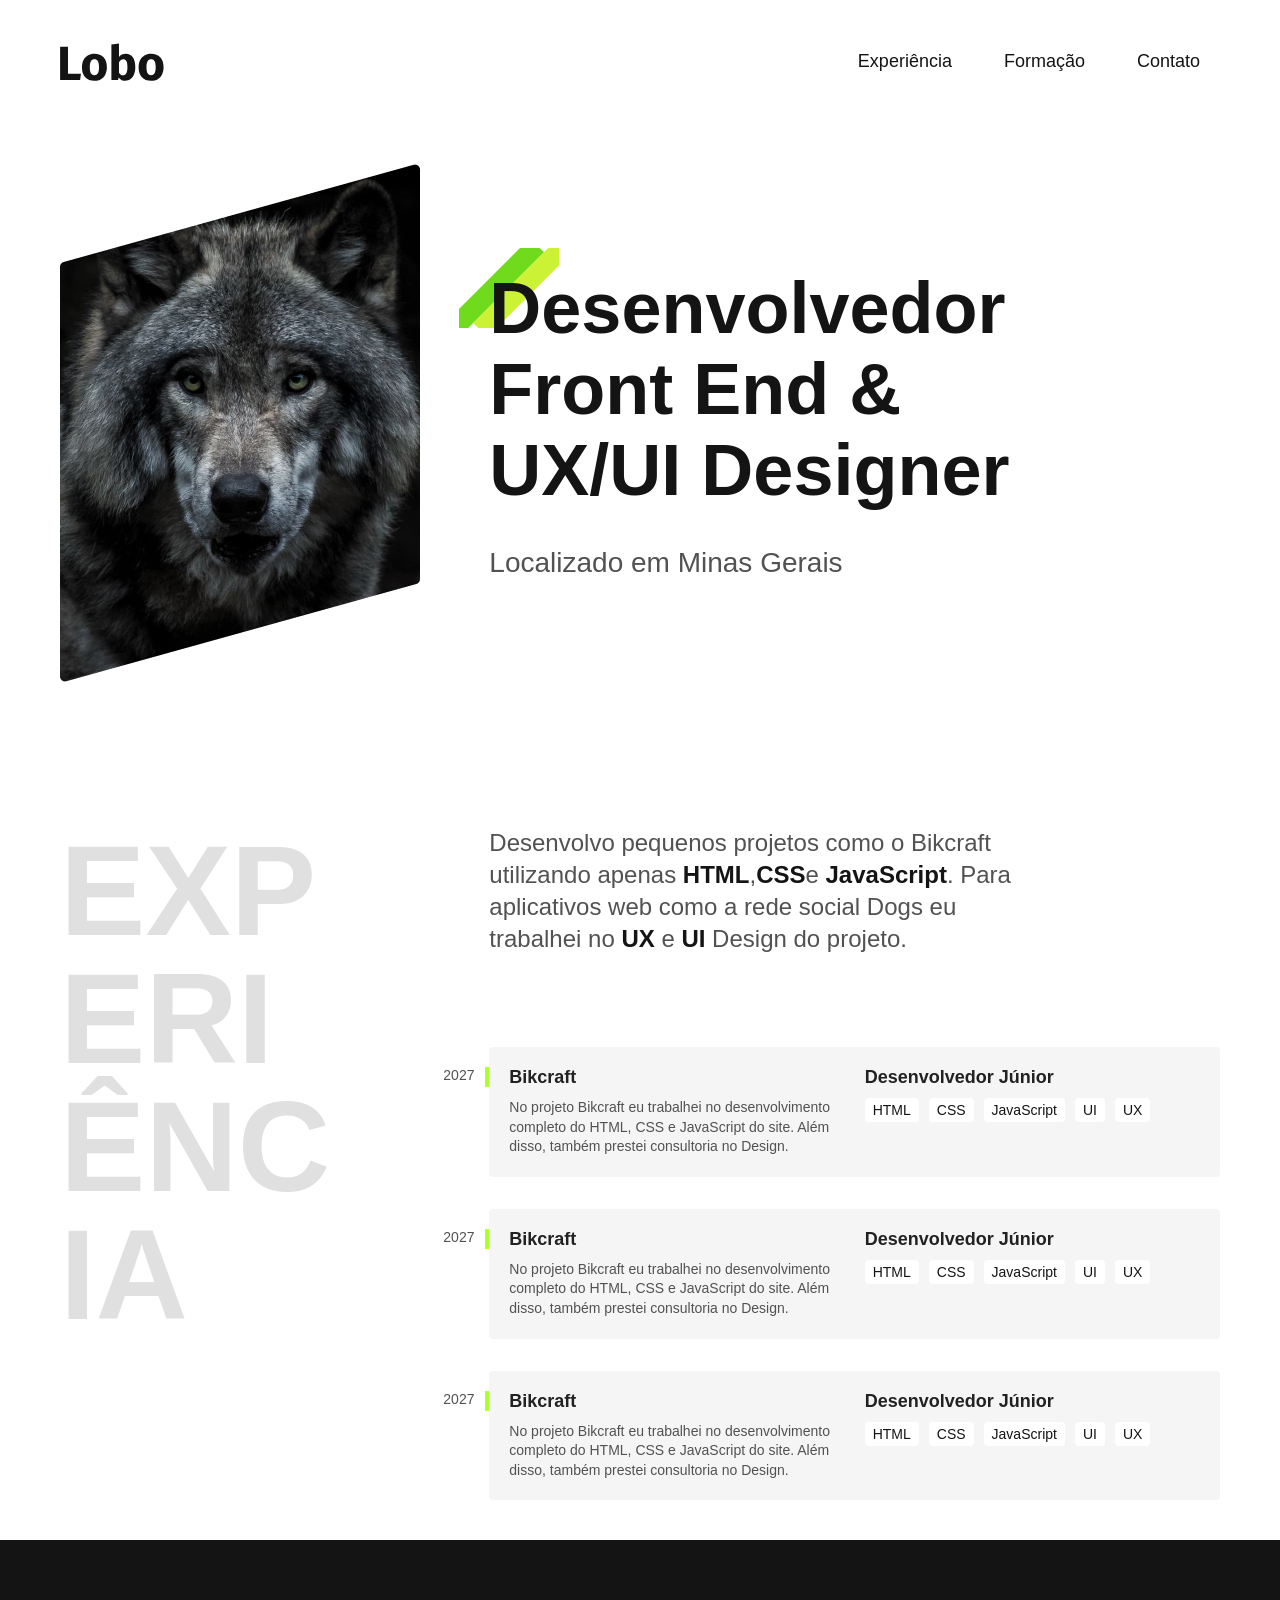
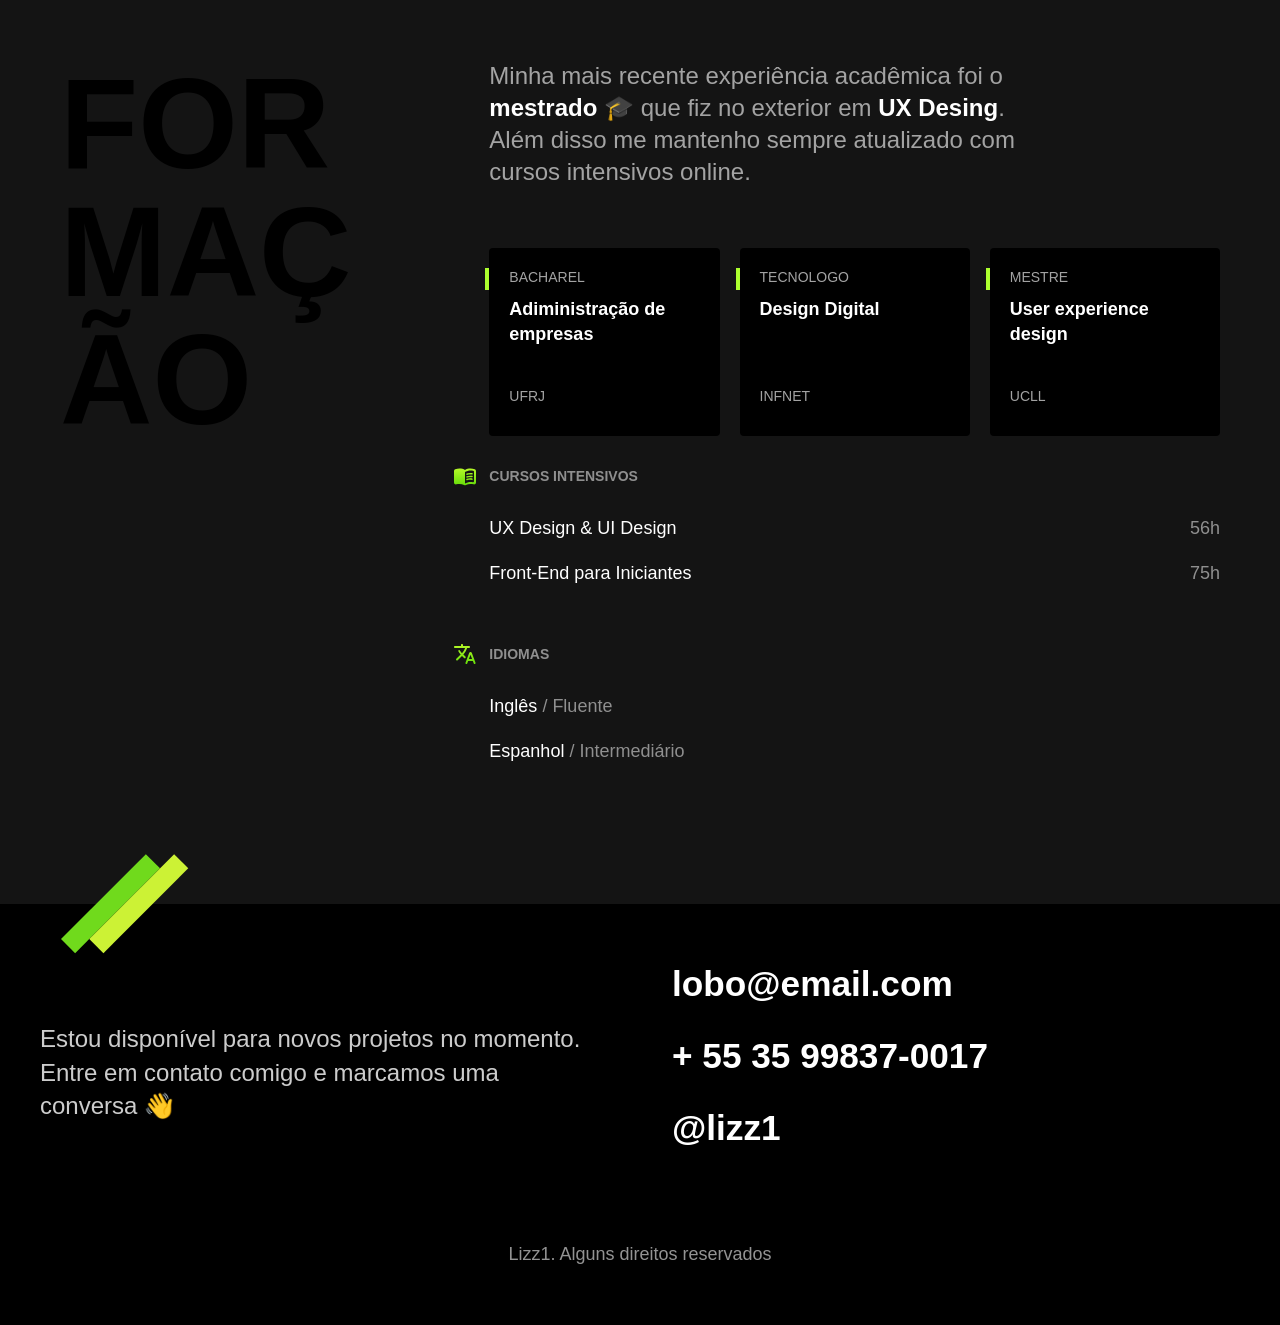
==== index.html @ abf5914b "Add favicon, troca nome arquivo html" ====
<!DOCTYPE html>
<html lang="en">

<head>
  <meta charset="UTF-8">
  <meta name="viewport" content="width=device-width, initial-scale=1.0">
  <meta name="description" content="Desenvolvedor Front End & UX/UI Designer">
  <link rel="stylesheet" href="css/portifolio.css">
  <title>Lizzi - Portifólio</title>
</head>


<body>

  <header class="header">
    <img src="/img/marca.svg" alt="Logo" width="104" height="38">
    <ul class="header-menu">
      <li><a href="#experiencia">Experiência</a></li>
      <li><a href="#formacao">Formação</a></li>
      <li><a href="#contato">Contato</a></li>
    </ul>
  </header>

  <main class="intro">
    <img src="/img/perfil.jpg" alt="lobo" width="360" height="520">
    <div class="relative">
      <h1>Desenvolvedor<br> Front End &<br> UX/UI Designer</h1>
      <p>Localizado em Minas Gerais</p>
    </div>
  </main>
  <section class="experiencia" id="experiencia" aria-label="Experiência">
    <h2 class="experiencia-titulo ">Experiência</h2>
    <div class="experiencia-info">
      <p class="experiencia-texto">Desenvolvo pequenos projetos como o Bikcraft utilizando apenas <strong>HTML</strong>,<strong>CSS</strong>e <strong>JavaScript</strong>. Para aplicativos web como a rede social Dogs eu trabalhei no <strong>UX</strong> e <strong>UI</strong> Design do projeto.</p>
      <div class="experiencia-trabalho">
        <h2 class="trabalho-titulo">Bikcraft</h2>
        <span class="trabalho-titulo">Desenvolvedor Júnior</span>
        <p>No projeto Bikcraft eu trabalhei no desenvolvimento completo do HTML, CSS e JavaScript do site. Além disso, também prestei consultoria no Design.</p>
        <ul class="ferramenta-trabalho">
          <li>HTML</li>
          <li>CSS</li>
          <li>JavaScript</li>
          <li>UI</li>
          <li>UX</li>
        </ul>
      </div>
      <div class="experiencia-trabalho">
        <h2 class="trabalho-titulo">Bikcraft</h2>
        <span class="trabalho-titulo">Desenvolvedor Júnior</span>
        <p>No projeto Bikcraft eu trabalhei no desenvolvimento completo do HTML, CSS e JavaScript do site. Além disso, também prestei consultoria no Design.</p>
        <ul class="ferramenta-trabalho">
          <li>HTML</li>
          <li>CSS</li>
          <li>JavaScript</li>
          <li>UI</li>
          <li>UX</li>
        </ul>
      </div>
      <div class="experiencia-trabalho">
        <h2 class="trabalho-titulo">Bikcraft</h2>
        <span class="trabalho-titulo">Desenvolvedor Júnior</span>
        <p>No projeto Bikcraft eu trabalhei no desenvolvimento completo do HTML, CSS e JavaScript do site. Além disso, também prestei consultoria no Design.</p>
        <ul class="ferramenta-trabalho">
          <li>HTML</li>
          <li>CSS</li>
          <li>JavaScript</li>
          <li>UI</li>
          <li>UX</li>
        </ul>
      </div>
    </div>

  </section>


  <section class="formacao" id="formacao" aria-label="Formação">
    <div class="formacao-container">
      <h2 class="experiencia-titulo formacao-titulo"> <!-- se bugar é pq tem que arrumar a classe no global -->
        Formação
      </h2>
      <div class="formacao-info">
        <p>Minha mais recente experiência acadêmica foi o <strong>mestrado</strong> 🎓 que fiz no exterior em <strong>UX Desing</strong>. Além disso me mantenho sempre atualizado com cursos intensivos online.</p>
        <ul class="formacao-lista">
          <li class="formacao-card">
            <p class="formacao-tipo">bacharel</p>
            <h3 class="formacao-curso">Adiministração de empresas</h3>
            <p class="formacao-local">ufrj</p>
          </li>
          <li class="formacao-card">
            <p class="formacao-tipo">tecnologo</p>
            <h3 class="formacao-curso">Design Digital</h3>
            <p class="formacao-local">Infnet</p>
          </li>
          <li class="formacao-card">
            <p class="formacao-tipo">Mestre</p>
            <h3 class="formacao-curso">User experience design</h3>
            <p class="formacao-local">ucll</p>
          </li>
        </ul>
        <div class="formacao-extra">
          <div class="cursos">
            <h3>Cursos intensivos</h3>
            <ul class="formacao-intensivos">
              <li>UX Design & UI Design<span>56h</span></li>
              <li>Front-End para Iniciantes<span>75h</span></li>
            </ul>
          </div>
          <div class="idomas">
            <h3>Idiomas</h3>
            <ul>
              <li>Inglês<span> / Fluente</span></li>
              <li>Espanhol<span> / Intermediário</span></li>
            </ul>
          </div>
        </div>
      </div>
    </div>

  </section>

  <footer class="footer" id="contato" aria-label="Rodapé">
    <div class="footer-container">
      <p class="footer-texto">Estou disponível para novos projetos no momento. Entre em contato comigo e marcamos uma conversa 👋</p>

      <ul>
        <li>lobo@email.com</li>
        <li>+ 55 35 99837-0017</li>
        <li><a href=#"">@lizz1</a></li>
      </ul>
      <p class="footer-copy">Lizz1. Alguns direitos reservados</p>
    </div>
  </footer>
















































































































</body>

</html>
---- css/portifolio.css ----
@import "./global.css";
@import "./header.css";
@import "./hero.css";
@import "./experiencia.css";
@import "./formacao.css";
@import "./footer.css";
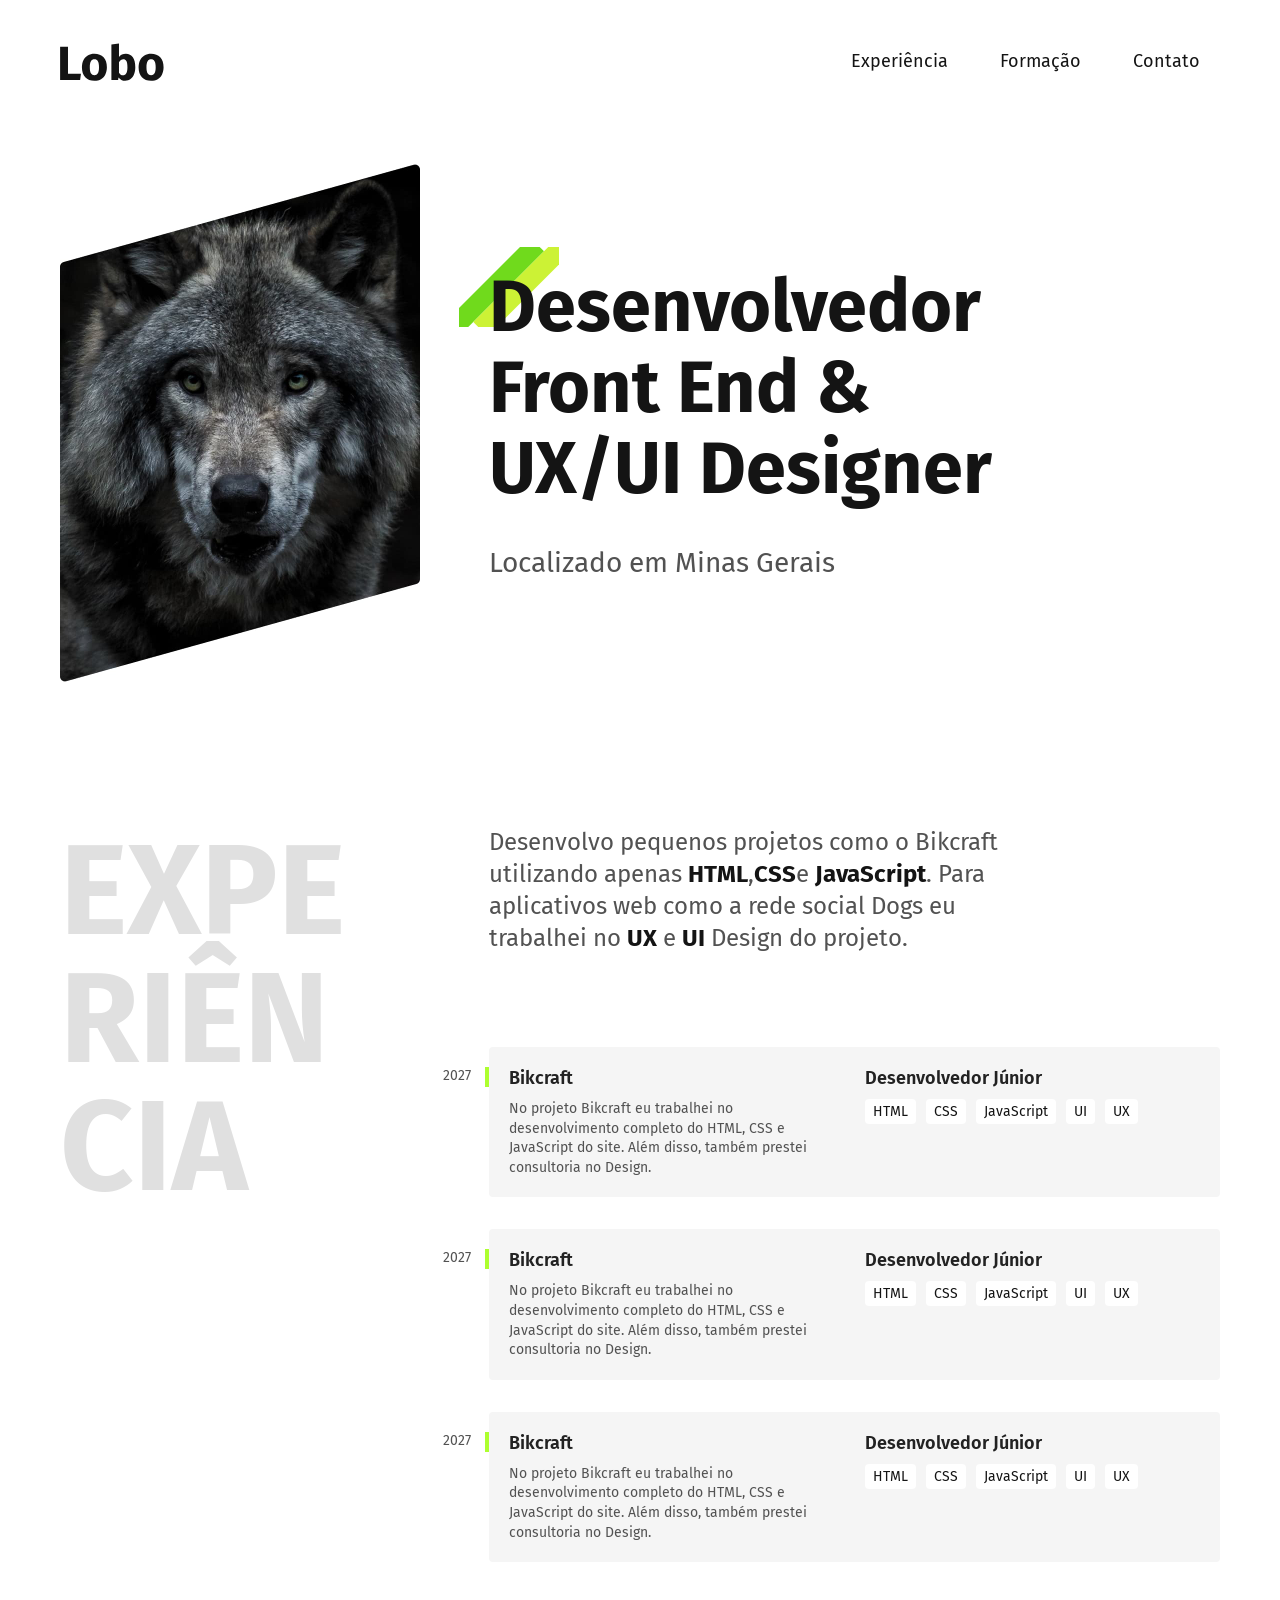
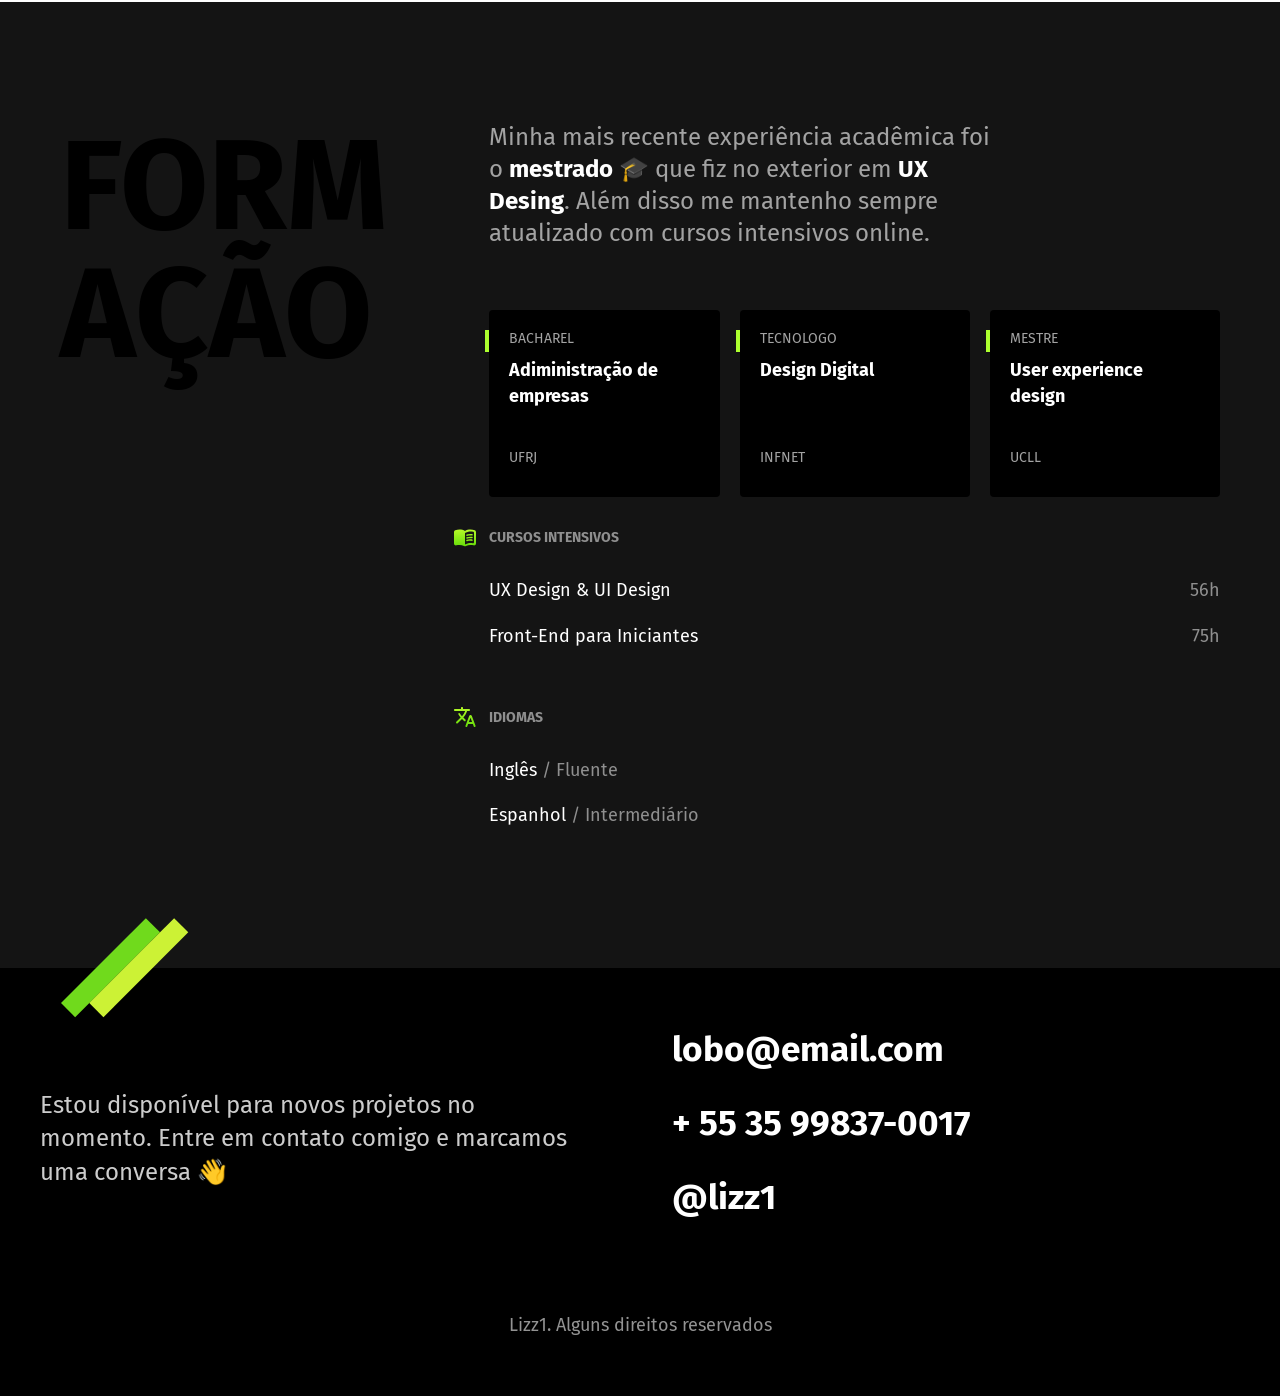
==== commit faa8119c: "Google fonts" ====
--- a/index.html
+++ b/index.html
@@ -6,6 +6,10 @@
   <meta name="viewport" content="width=device-width, initial-scale=1.0">
   <meta name="description" content="Desenvolvedor Front End & UX/UI Designer">
   <link rel="stylesheet" href="css/portifolio.css">
+  <link rel="icon" href="/favicon.svg" type="image/svg+xml">
+  <link rel="preconnect" href="https://fonts.googleapis.com">
+  <link rel="preconnect" href="https://fonts.gstatic.com" crossorigin>
+  <link href="https://fonts.googleapis.com/css2?family=Fira+Sans:ital,wght@0,400;0,500;0,700;1,500&display=swap" rel="stylesheet">
   <title>Lizzi - Portifólio</title>
 </head>
 
